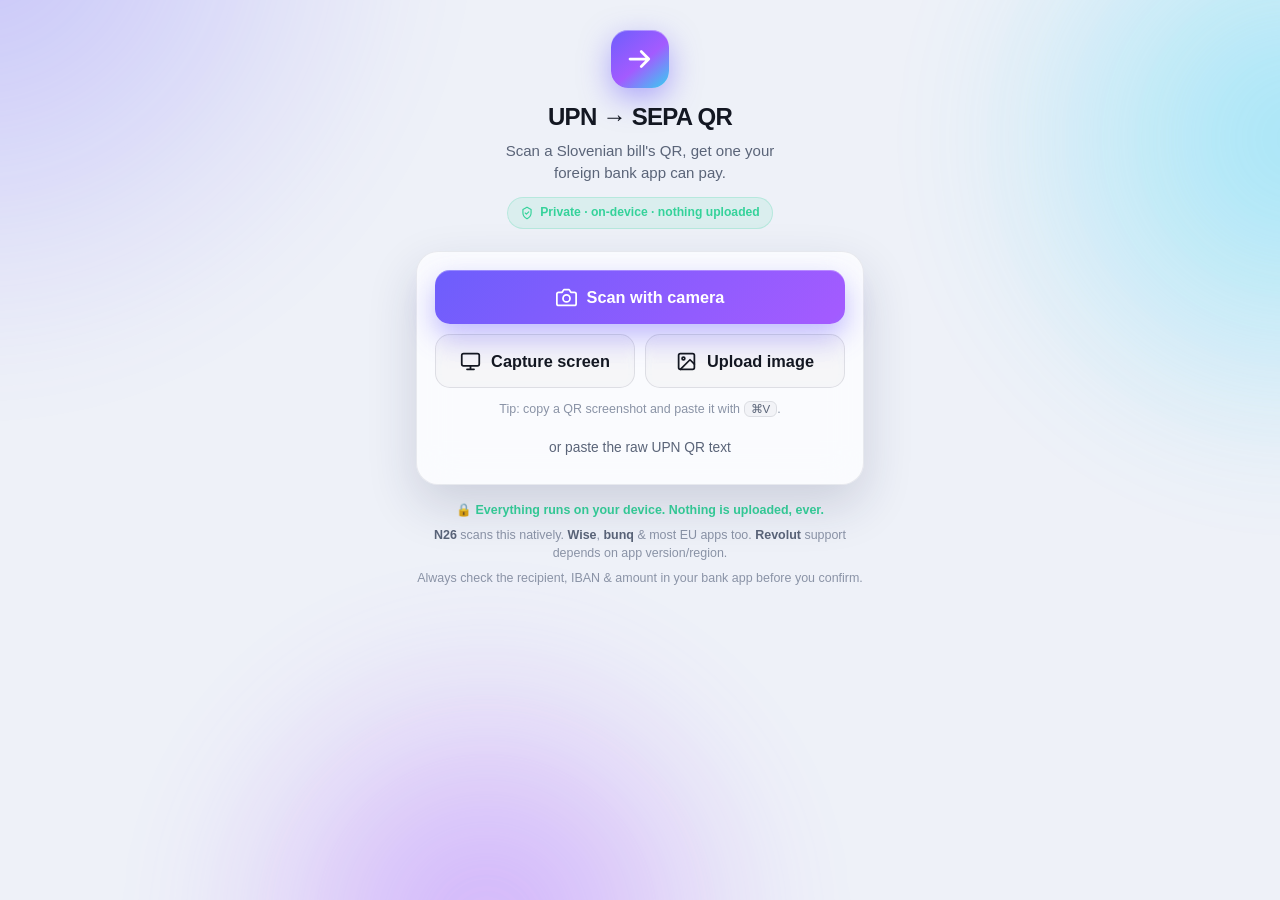
==== index.html @ 1ae45a4b "UPN → SEPA QR converter (mobile-first, on-device) Convert a Slovenian UPN payment QR (položnica) int" ====
<!doctype html>
<html lang="en">
<head>
  <meta charset="utf-8" />
  <meta name="viewport" content="width=device-width, initial-scale=1, viewport-fit=cover, maximum-scale=1" />
  <!--
    Strict Content-Security-Policy. The important line is `connect-src 'none'` —
    it blocks fetch / XHR / WebSocket / sendBeacon / EventSource, so this page
    physically cannot transmit your payment data anywhere. Everything else is
    locked to same-origin; images allow data:/blob: for the favicon, the QR, and
    locally-picked screenshots. No inline scripts or styles are permitted.
  -->
  <meta http-equiv="Content-Security-Policy" content="default-src 'none'; script-src 'self'; style-src 'self'; img-src 'self' data: blob:; media-src 'self' blob:; font-src 'self'; manifest-src 'self'; connect-src 'none'; base-uri 'none'; form-action 'none';" />
  <meta name="referrer" content="no-referrer" />
  <meta name="color-scheme" content="dark light" />
  <title>UPN → SEPA QR</title>
  <meta name="description" content="Convert a Slovenian UPN payment QR code into a SEPA (EPC/GiroCode) QR that N26, Wise, bunq and other EU banking apps can scan. 100% on-device." />
  <meta name="theme-color" content="#0b0d12" />
  <meta name="apple-mobile-web-app-capable" content="yes" />
  <meta name="apple-mobile-web-app-status-bar-style" content="black-translucent" />
  <meta name="apple-mobile-web-app-title" content="UPN→SEPA" />
  <link rel="manifest" href="manifest.webmanifest" />
  <link rel="icon" href="data:image/svg+xml,%3Csvg xmlns='http://www.w3.org/2000/svg' viewBox='0 0 100 100'%3E%3Crect width='100' height='100' rx='24' fill='%236d5efc'/%3E%3Cg fill='white'%3E%3Crect x='24' y='24' width='16' height='16' rx='3'/%3E%3Crect x='60' y='24' width='16' height='16' rx='3'/%3E%3Crect x='24' y='60' width='16' height='16' rx='3'/%3E%3Crect x='58' y='58' width='8' height='8'/%3E%3Crect x='70' y='58' width='6' height='6'/%3E%3Crect x='58' y='70' width='6' height='6'/%3E%3Crect x='68' y='68' width='8' height='8'/%3E%3C/g%3E%3C/svg%3E" />
  <link rel="stylesheet" href="styles.css" />
</head>
<body>
  <div class="aurora" aria-hidden="true"><span></span><span></span><span></span></div>

  <div class="wrap">
    <header>
      <div class="logo" aria-hidden="true">
        <svg viewBox="0 0 24 24" fill="none" stroke="currentColor" stroke-width="2.2" stroke-linecap="round" stroke-linejoin="round">
          <path d="M4 12h15M13 6l6 6-6 6" />
        </svg>
      </div>
      <h1>UPN&nbsp;→&nbsp;SEPA&nbsp;QR</h1>
      <p class="sub">Scan a Slovenian bill's QR, get one your foreign bank app can pay.</p>
      <div class="trust" aria-hidden="true">
        <svg viewBox="0 0 24 24" fill="none" stroke="currentColor" stroke-width="2" stroke-linecap="round" stroke-linejoin="round"><path d="M12 2l7 4v6c0 5-3.5 8-7 10-3.5-2-7-5-7-10V6z"/><path d="M9 12l2 2 4-4"/></svg>
        Private · on-device · nothing uploaded
      </div>
    </header>

    <!-- INPUT -->
    <section class="card reveal" id="input-card">
      <div class="stack" id="input-buttons">
        <button class="btn btn-primary" id="btn-camera">
          <svg viewBox="0 0 24 24" fill="none" stroke="currentColor" stroke-width="2" stroke-linecap="round" stroke-linejoin="round"><path d="M23 19a2 2 0 0 1-2 2H3a2 2 0 0 1-2-2V8a2 2 0 0 1 2-2h4l2-3h6l2 3h4a2 2 0 0 1 2 2z"/><circle cx="12" cy="13" r="4"/></svg>
          Scan with camera
        </button>
        <div class="opt-row">
          <button class="btn btn-glass" id="btn-screen" hidden>
            <svg viewBox="0 0 24 24" fill="none" stroke="currentColor" stroke-width="2" stroke-linecap="round" stroke-linejoin="round"><rect x="2" y="3" width="20" height="14" rx="2"/><path d="M8 21h8M12 17v4"/></svg>
            Capture screen
          </button>
          <button class="btn btn-glass" id="btn-upload">
            <svg viewBox="0 0 24 24" fill="none" stroke="currentColor" stroke-width="2" stroke-linecap="round" stroke-linejoin="round"><rect x="3" y="3" width="18" height="18" rx="2"/><circle cx="8.5" cy="8.5" r="1.6"/><path d="M21 15l-5-5L5 21"/></svg>
            Upload image
          </button>
        </div>
        <input type="file" id="file-input" accept="image/*" class="hidden" />
        <p class="paste-hint" id="paste-hint">Tip: copy a QR screenshot and paste it with <kbd>⌘V</kbd>.</p>
      </div>

      <div class="screen-status hidden" id="screen-status">
        <span class="spinner" aria-hidden="true"></span>
        <span id="screen-status-text">Looking for a QR code on your screen…</span>
      </div>

      <details class="adv">
        <summary>or paste the raw UPN QR text</summary>
        <textarea id="paste-text" placeholder="UPNQR&#10;...&#10;paste decoded QR contents here"></textarea>
        <button class="btn btn-glass btn-block" id="btn-paste">Convert pasted text</button>
      </details>

      <!-- Camera view -->
      <div id="camera" class="hidden">
        <div class="video-frame">
          <video id="video" playsinline muted></video>
          <div class="reticle" aria-hidden="true">
            <span class="corner tl"></span><span class="corner tr"></span>
            <span class="corner bl"></span><span class="corner br"></span>
            <span class="scanline"></span>
          </div>
        </div>
        <div class="cam-actions">
          <button class="btn btn-glass" id="btn-cam-cancel">Cancel</button>
          <button class="btn btn-glass hidden" id="btn-torch">Torch</button>
        </div>
        <p class="hint" id="cam-hint">Point at the QR code on the bill.</p>
      </div>
    </section>

    <!-- RESULT -->
    <section class="card hidden" id="result-card">
      <div class="result-head">
        <span class="badge-ok" aria-hidden="true">
          <svg viewBox="0 0 24 24" fill="none" stroke="currentColor" stroke-width="3" stroke-linecap="round" stroke-linejoin="round"><path d="M20 6L9 17l-5-5"/></svg>
        </span>
        <div>
          <div class="result-title">Payment ready</div>
          <div class="result-note">Review, then scan below to pay</div>
        </div>
      </div>

      <div id="messages"></div>

      <div class="field">
        <label for="f-name">Recipient</label>
        <input type="text" id="f-name" autocomplete="off" />
      </div>
      <div class="field mono">
        <label for="f-iban">IBAN</label>
        <input type="text" id="f-iban" autocomplete="off" inputmode="text" spellcheck="false" />
      </div>
      <div class="field field-amount mono">
        <label for="f-amount">Amount</label>
        <span class="cur" aria-hidden="true">€</span>
        <input type="text" id="f-amount" inputmode="decimal" placeholder="0.00" />
      </div>
      <div class="field">
        <label for="f-ref">Reference / note</label>
        <input type="text" id="f-ref" autocomplete="off" />
      </div>

      <div class="qr-wrap">
        <div class="qr-box" id="qr-box"><canvas id="qr-canvas"></canvas></div>
        <p class="qr-cta">Open <span class="apps">N26 → Send → Scan QR</span><br>and point it at this code.</p>
        <div class="opt-row">
          <button class="btn btn-glass" id="btn-download">
            <svg viewBox="0 0 24 24" fill="none" stroke="currentColor" stroke-width="2" stroke-linecap="round" stroke-linejoin="round"><path d="M21 15v4a2 2 0 0 1-2 2H5a2 2 0 0 1-2-2v-4"/><path d="M7 10l5 5 5-5"/><path d="M12 15V3"/></svg>
            Save PNG
          </button>
          <button class="btn btn-glass" id="btn-copy">
            <svg viewBox="0 0 24 24" fill="none" stroke="currentColor" stroke-width="2" stroke-linecap="round" stroke-linejoin="round"><rect x="9" y="9" width="13" height="13" rx="2"/><path d="M5 15H4a2 2 0 0 1-2-2V4a2 2 0 0 1 2-2h9a2 2 0 0 1 2 2v1"/></svg>
            Copy details
          </button>
        </div>
        <button class="btn btn-ghost btn-block" id="btn-again">Scan another</button>

        <details class="adv">
          <summary>show generated SEPA (EPC) data</summary>
          <div class="epc-raw" id="epc-raw"></div>
        </details>
      </div>
    </section>

    <footer>
      <p class="lock">🔒 Everything runs on your device. Nothing is uploaded, ever.</p>
      <p><strong>N26</strong> scans this natively. <strong>Wise</strong>, <strong>bunq</strong> &amp; most EU apps too. <strong>Revolut</strong> support depends on app version/region.</p>
      <p>Always check the recipient, IBAN &amp; amount in your bank app before you confirm.</p>
    </footer>
  </div>

  <div class="toast" id="toast" role="status" aria-live="polite">Copied</div>

  <script src="vendor/jsQR.js"></script>
  <script src="vendor/qrcode-generator.js"></script>
  <script src="convert.js"></script>
  <script src="app.js"></script>
</body>
</html>
---- styles.css ----
/* UPN → SEPA QR — mobile-first, dark-first, "sexy & snappy" */

:root {
  --bg: #0b0d12;
  --ink: #eef1f8;
  --muted: #97a1b4;
  --faint: #6b7488;
  --card: rgba(24, 28, 38, 0.62);
  --card-solid: #171b25;
  --field: rgba(255, 255, 255, 0.04);
  --field-border: rgba(255, 255, 255, 0.09);
  --hair: rgba(255, 255, 255, 0.08);
  --a1: #6d5efc;   /* indigo  */
  --a2: #a35bff;   /* violet  */
  --a3: #35d0f0;   /* cyan    */
  --accent: #7c74ff;
  --ok: #35d29a;
  --warn: #ffcf7a;
  --warn-bg: rgba(255, 176, 32, 0.12);
  --danger: #ff7a7a;
  --danger-bg: rgba(255, 80, 80, 0.12);
  --qr-plate: #ffffff;
  --radius: 22px;
  --shadow: 0 24px 60px rgba(0, 0, 0, 0.5);
  --ease: cubic-bezier(0.22, 1, 0.36, 1);
}
@media (prefers-color-scheme: light) {
  :root {
    --bg: #eef1f8;
    --ink: #131722;
    --muted: #5a6478;
    --faint: #8a93a6;
    --card: rgba(255, 255, 255, 0.72);
    --card-solid: #ffffff;
    --field: rgba(10, 20, 50, 0.03);
    --field-border: rgba(10, 20, 50, 0.10);
    --hair: rgba(10, 20, 50, 0.08);
    --accent: #5a4ff0;
    --warn: #8a5a00;
    --danger: #c02626;
    --shadow: 0 20px 50px rgba(30, 40, 80, 0.16);
  }
}

* { box-sizing: border-box; }
html { -webkit-text-size-adjust: 100%; }
body {
  margin: 0;
  min-height: 100vh;
  font-family: -apple-system, BlinkMacSystemFont, "Segoe UI", Roboto, Helvetica, Arial, sans-serif;
  color: var(--ink);
  background: var(--bg);
  line-height: 1.45;
  -webkit-font-smoothing: antialiased;
  overflow-x: hidden;
}

/* ---- Aurora backdrop ---- */
/* Static, GPU-cheap: the layers are rasterized once. We deliberately do NOT
   animate them, because moving blurred layers behind backdrop-filter cards
   forces continuous re-compositing and janks low-end devices. */
.aurora { position: fixed; inset: 0; z-index: -1; overflow: hidden; filter: saturate(1.1); }
.aurora span {
  position: absolute; display: block; border-radius: 50%;
  filter: blur(58px); opacity: 0.5;
}
.aurora span:nth-child(1) { width: 60vmax; height: 60vmax; left: -20vmax; top: -24vmax;
  background: radial-gradient(circle at 30% 30%, var(--a1), transparent 60%); }
.aurora span:nth-child(2) { width: 52vmax; height: 52vmax; right: -22vmax; top: -10vmax;
  background: radial-gradient(circle at 60% 40%, var(--a3), transparent 60%); opacity: 0.4; }
.aurora span:nth-child(3) { width: 56vmax; height: 56vmax; left: 10vmax; bottom: -30vmax;
  background: radial-gradient(circle at 50% 50%, var(--a2), transparent 60%); opacity: 0.45; }
@media (prefers-color-scheme: light) { .aurora span { opacity: 0.32; } }

.wrap {
  max-width: 480px; margin: 0 auto;
  padding: 26px 16px calc(30px + env(safe-area-inset-bottom));
  padding-left: calc(16px + env(safe-area-inset-left));
  padding-right: calc(16px + env(safe-area-inset-right));
}

/* ---- Header ---- */
header { text-align: center; margin: 4px 0 22px; }
.logo {
  width: 58px; height: 58px; margin: 0 auto 12px; display: grid; place-items: center;
  border-radius: 17px; color: #fff;
  background: linear-gradient(140deg, var(--a1), var(--a2) 55%, var(--a3));
  box-shadow: 0 10px 30px rgba(109, 94, 252, 0.5), inset 0 1px 0 rgba(255,255,255,.35);
}
.logo svg { width: 30px; height: 30px; }
h1 { font-size: 1.5rem; margin: 0 0 5px; letter-spacing: -0.03em; font-weight: 800; }
.sub { color: var(--muted); font-size: 0.94rem; margin: 0 auto; max-width: 20em; }
.trust {
  display: inline-flex; align-items: center; gap: 6px; margin-top: 14px;
  padding: 6px 12px; border-radius: 999px; font-size: 0.76rem; font-weight: 600;
  color: var(--ok); background: rgba(53, 210, 154, 0.10);
  border: 1px solid rgba(53, 210, 154, 0.22);
}
.trust svg { width: 14px; height: 14px; }

/* ---- Cards (glass) ---- */
.card {
  position: relative;
  background: var(--card);
  border: 1px solid var(--hair);
  border-radius: var(--radius);
  box-shadow: var(--shadow);
  padding: 18px;
  margin-bottom: 16px;
  backdrop-filter: blur(18px) saturate(1.4);
  -webkit-backdrop-filter: blur(18px) saturate(1.4);
}

/* ---- Buttons ---- */
.btn {
  display: flex; align-items: center; justify-content: center; gap: 10px;
  width: 100%; min-height: 54px; padding: 14px 16px;
  border: none; border-radius: 15px; font-size: 1.02rem; font-weight: 650;
  font-family: inherit; color: var(--ink); cursor: pointer;
  transition: transform .12s var(--ease), box-shadow .2s var(--ease), background .2s, filter .2s;
  -webkit-tap-highlight-color: transparent; user-select: none;
}
.btn svg { width: 21px; height: 21px; flex: none; }
.btn:active { transform: scale(0.97); }
.btn:focus-visible { outline: 2px solid var(--accent); outline-offset: 2px; }

.btn-primary {
  color: #fff;
  background: linear-gradient(135deg, var(--a1), var(--a2) 60%, var(--a3));
  background-size: 160% 160%;
  box-shadow: 0 12px 28px rgba(109, 94, 252, 0.42), inset 0 1px 0 rgba(255,255,255,.28);
}
.btn-primary:hover { filter: brightness(1.06); box-shadow: 0 16px 36px rgba(109, 94, 252, 0.55); }

.btn-glass {
  background: var(--field); border: 1px solid var(--field-border);
  backdrop-filter: blur(6px); -webkit-backdrop-filter: blur(6px);
}
.btn-glass:hover { background: rgba(255,255,255,0.08); border-color: rgba(255,255,255,0.16); }
@media (prefers-color-scheme: light) { .btn-glass:hover { background: rgba(10,20,50,0.06); } }

.btn-ghost { background: transparent; color: var(--accent); min-height: 46px; font-weight: 650; }
.btn-ghost:hover { background: var(--field); }
.btn-block { margin-top: 10px; }

.opt-row { display: flex; gap: 10px; }
.opt-row .btn { flex: 1; }
.stack > * + * { margin-top: 10px; }

.paste-hint { color: var(--faint); font-size: 0.78rem; text-align: center; margin: 12px 2px 2px; }
.paste-hint kbd {
  font-family: inherit; font-size: 0.72rem; padding: 1px 6px; border-radius: 6px;
  background: var(--field); border: 1px solid var(--field-border); color: var(--muted);
}
.hint { color: var(--muted); font-size: 0.85rem; text-align: center; margin: 12px 2px 0; }

/* ---- Screen-capture status ---- */
.screen-status {
  display: flex; align-items: center; justify-content: center; gap: 10px;
  margin-top: 14px; padding: 12px; border-radius: 14px;
  background: var(--field); border: 1px solid var(--field-border);
  color: var(--muted); font-size: 0.9rem; font-weight: 600;
}
.spinner {
  width: 18px; height: 18px; border-radius: 50%; flex: none;
  border: 2.5px solid var(--field-border); border-top-color: var(--accent);
  animation: spin 0.7s linear infinite;
}
@keyframes spin { to { transform: rotate(360deg); } }

/* ---- Advanced (paste text) ---- */
details.adv { margin-top: 12px; }
details.adv summary {
  cursor: pointer; color: var(--muted); font-size: 0.86rem; text-align: center;
  list-style: none; padding: 8px; border-radius: 10px; transition: background .15s;
}
details.adv summary:hover { background: var(--field); }
details.adv summary::-webkit-details-marker { display: none; }
textarea {
  width: 100%; min-height: 96px; margin-top: 10px; padding: 12px;
  border: 1px solid var(--field-border); border-radius: 12px;
  background: var(--field); color: var(--ink); font: inherit; resize: vertical;
}
textarea:focus { outline: 2px solid var(--accent); outline-offset: 1px; }

/* ---- Camera ---- */
#camera { margin-top: 14px; animation: fade .3s var(--ease); }
.video-frame {
  position: relative; width: 100%; aspect-ratio: 1 / 1;
  background: #000; border-radius: 16px; overflow: hidden;
  border: 1px solid var(--hair);
}
.video-frame video { width: 100%; height: 100%; object-fit: cover; display: block; }
.reticle { position: absolute; inset: 13%; }
.reticle .corner { position: absolute; width: 26px; height: 26px; border: 3px solid rgba(255,255,255,0.92); }
.reticle .tl { top: 0; left: 0; border-right: 0; border-bottom: 0; border-radius: 8px 0 0 0; }
.reticle .tr { top: 0; right: 0; border-left: 0; border-bottom: 0; border-radius: 0 8px 0 0; }
.reticle .bl { bottom: 0; left: 0; border-right: 0; border-top: 0; border-radius: 0 0 0 8px; }
.reticle .br { bottom: 0; right: 0; border-left: 0; border-top: 0; border-radius: 0 0 8px 0; }
.reticle .scanline {
  position: absolute; left: 4px; right: 4px; height: 2px; top: 0;
  background: linear-gradient(90deg, transparent, var(--a3), transparent);
  box-shadow: 0 0 14px 2px var(--a3);
  animation: sweep 2.1s var(--ease) infinite;
}
@keyframes sweep { 0% { top: 2%; opacity: 0; } 12% { opacity: 1; } 88% { opacity: 1; } 100% { top: 98%; opacity: 0; } }
.cam-actions { display: flex; gap: 10px; margin-top: 12px; }
.cam-actions .btn { flex: 1; }

/* ---- Result ---- */
.result-head { display: flex; align-items: center; gap: 12px; margin-bottom: 14px; }
.badge-ok {
  width: 40px; height: 40px; flex: none; border-radius: 12px; display: grid; place-items: center;
  color: #fff; background: linear-gradient(135deg, var(--ok), #29b3d6);
  box-shadow: 0 8px 20px rgba(53, 210, 154, 0.4);
  animation: pop .4s var(--ease) both;
}
.badge-ok svg { width: 20px; height: 20px; }
.result-title { font-weight: 750; font-size: 1.05rem; letter-spacing: -0.01em; }
.result-note { color: var(--muted); font-size: 0.82rem; }

.field { margin-bottom: 13px; }
.field label {
  display: block; font-size: 0.72rem; font-weight: 700; text-transform: uppercase;
  letter-spacing: 0.06em; color: var(--faint); margin-bottom: 6px;
}
.field input {
  width: 100%; padding: 13px 14px; border: 1px solid var(--field-border);
  border-radius: 13px; background: var(--field); color: var(--ink);
  font-size: 1rem; font-family: inherit; transition: border-color .15s, box-shadow .15s;
}
.field input:focus {
  outline: none; border-color: var(--accent);
  box-shadow: 0 0 0 3px rgba(124, 116, 255, 0.22);
}
.field.mono input { font-variant-numeric: tabular-nums; letter-spacing: 0.02em; }
.field-amount { position: relative; }
.field-amount .cur {
  position: absolute; left: 14px; top: 50%; transform: translateY(calc(-50% + 12px));
  color: var(--muted); font-weight: 700; pointer-events: none;
}
.field-amount input { padding-left: 30px; }

/* ---- QR output ---- */
.qr-wrap { text-align: center; margin-top: 4px; }
.qr-box {
  display: inline-block; background: var(--qr-plate); padding: 16px; border-radius: 18px;
  line-height: 0; position: relative;
  box-shadow: 0 18px 40px rgba(0,0,0,0.4), 0 0 0 1px rgba(0,0,0,0.05);
  animation: qrpop .5s var(--ease) both;
}
.qr-box::before {
  content: ""; position: absolute; inset: -2px; border-radius: 20px; z-index: -1;
  background: linear-gradient(135deg, var(--a1), var(--a3));
  opacity: 0.9; filter: blur(6px);
}
.qr-box canvas { width: 232px; height: 232px; image-rendering: pixelated; border-radius: 4px; }
.qr-cta { margin: 16px 0 6px; font-weight: 650; }
.qr-cta .apps {
  background: linear-gradient(90deg, var(--a1), var(--a3)); -webkit-background-clip: text;
  background-clip: text; -webkit-text-fill-color: transparent; font-weight: 750;
}

/* ---- Messages ---- */
.msg { border-radius: 13px; padding: 11px 13px; font-size: 0.88rem; margin-bottom: 12px; }
.msg.error { background: var(--danger-bg); color: var(--danger); border: 1px solid rgba(255,80,80,0.25); }
.msg.warn { background: var(--warn-bg); color: var(--warn); border: 1px solid rgba(255,176,32,0.28); }
.msg ul { margin: 4px 0 0; padding-left: 18px; }

/* ---- Toast ---- */
.toast {
  position: fixed; left: 50%; bottom: calc(26px + env(safe-area-inset-bottom));
  transform: translateX(-50%) translateY(16px) scale(0.96);
  background: var(--card-solid); color: var(--ink); border: 1px solid var(--hair);
  padding: 11px 20px; border-radius: 999px; font-size: 0.88rem; font-weight: 650;
  box-shadow: var(--shadow); opacity: 0; pointer-events: none;
  transition: opacity .22s var(--ease), transform .22s var(--ease); z-index: 60;
}
.toast.show { opacity: 1; transform: translateX(-50%) translateY(0) scale(1); }

/* ---- Footer ---- */
footer { text-align: center; color: var(--faint); font-size: 0.78rem; margin-top: 10px; }
footer p { margin: 7px 0; }
footer .lock { color: var(--ok); font-weight: 650; }
footer strong { color: var(--muted); }
.epc-raw {
  font-size: 0.72rem; color: var(--muted); word-break: break-all; white-space: pre-wrap;
  background: var(--field); padding: 10px; border-radius: 10px; margin-top: 8px; text-align: left;
  border: 1px solid var(--field-border);
}

.hidden { display: none !important; }

/* ---- Animations ---- */
.reveal { animation: rise .45s var(--ease) both; }
@keyframes rise { from { opacity: 0; transform: translateY(14px) scale(0.99); } to { opacity: 1; transform: none; } }
@keyframes fade { from { opacity: 0; } to { opacity: 1; } }
@keyframes pop { 0% { transform: scale(0.4); opacity: 0; } 60% { transform: scale(1.12); } 100% { transform: scale(1); opacity: 1; } }
@keyframes qrpop { from { opacity: 0; transform: scale(0.92); } to { opacity: 1; transform: none; } }

@media (prefers-reduced-motion: reduce) {
  *, *::before, *::after { animation-duration: 0.001ms !important; animation-iteration-count: 1 !important; transition-duration: 0.001ms !important; }
  .aurora span { animation: none; }
}
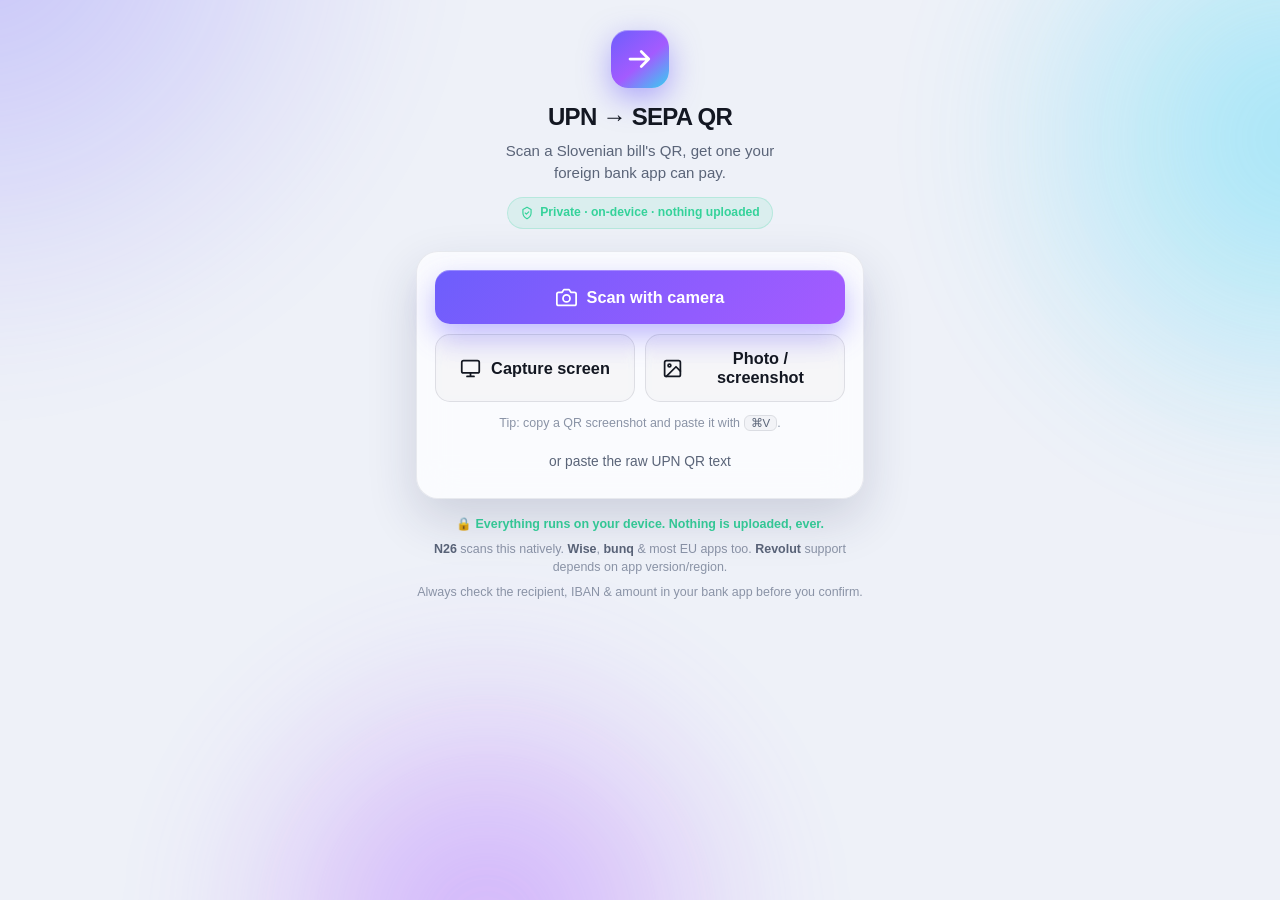
==== commit 0945a703: "ios: make the 'QR on screen' flow work via screenshot -> upload Screen capture is impossible in any " ====
--- a/index.html
+++ b/index.html
@@ -55,7 +55,7 @@
           </button>
           <button class="btn btn-glass" id="btn-upload">
             <svg viewBox="0 0 24 24" fill="none" stroke="currentColor" stroke-width="2" stroke-linecap="round" stroke-linejoin="round"><rect x="3" y="3" width="18" height="18" rx="2"/><circle cx="8.5" cy="8.5" r="1.6"/><path d="M21 15l-5-5L5 21"/></svg>
-            Upload image
+            Photo / screenshot
           </button>
         </div>
         <input type="file" id="file-input" accept="image/*" class="hidden" />
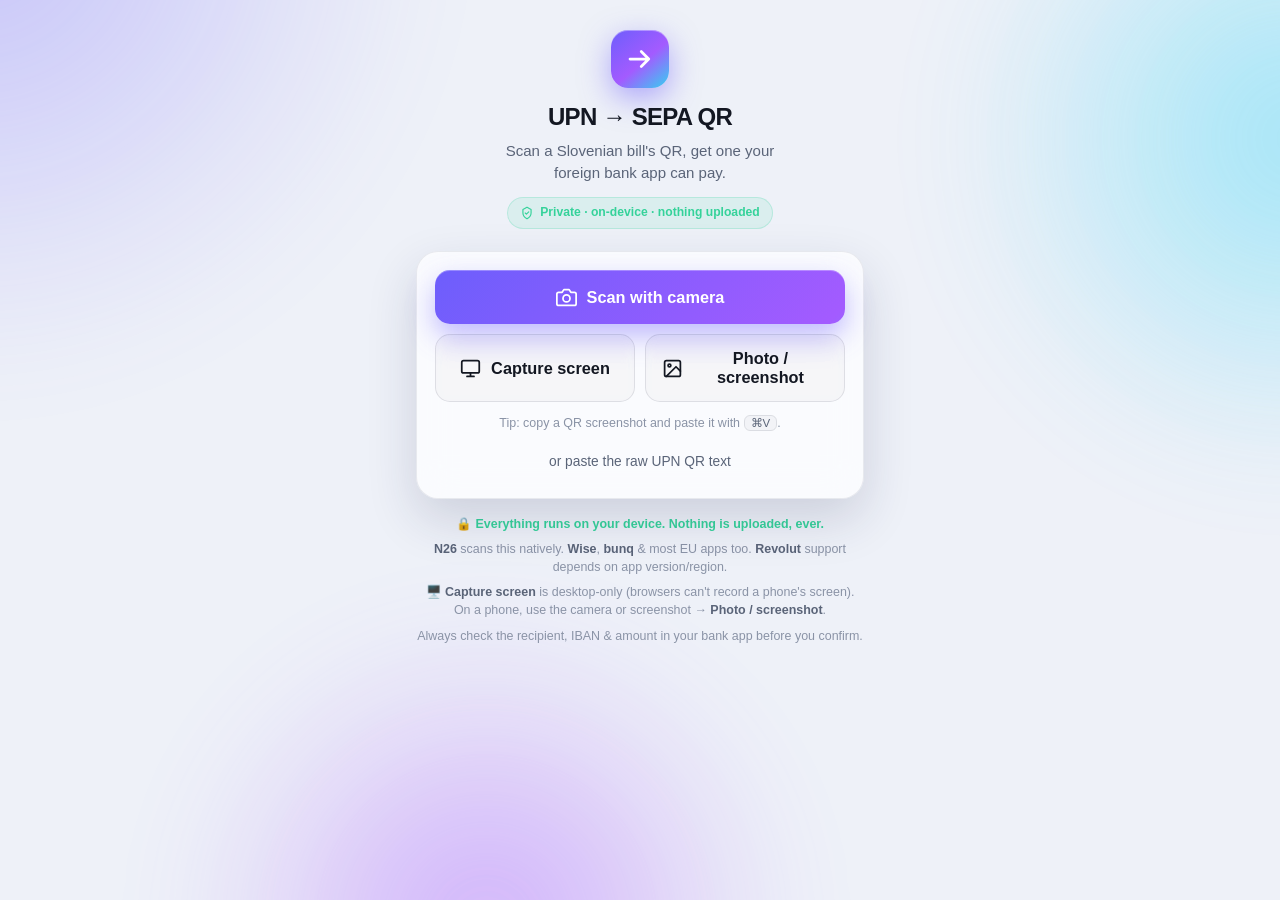
==== commit 95319595: "cache-busting + touch fallback + desktop-only note - Version asset URLs (?v=7) so a fresh page can't" ====
--- a/index.html
+++ b/index.html
@@ -21,7 +21,7 @@
   <meta name="apple-mobile-web-app-title" content="UPN→SEPA" />
   <link rel="manifest" href="manifest.webmanifest" />
   <link rel="icon" href="data:image/svg+xml,%3Csvg xmlns='http://www.w3.org/2000/svg' viewBox='0 0 100 100'%3E%3Crect width='100' height='100' rx='24' fill='%236d5efc'/%3E%3Cg fill='white'%3E%3Crect x='24' y='24' width='16' height='16' rx='3'/%3E%3Crect x='60' y='24' width='16' height='16' rx='3'/%3E%3Crect x='24' y='60' width='16' height='16' rx='3'/%3E%3Crect x='58' y='58' width='8' height='8'/%3E%3Crect x='70' y='58' width='6' height='6'/%3E%3Crect x='58' y='70' width='6' height='6'/%3E%3Crect x='68' y='68' width='8' height='8'/%3E%3C/g%3E%3C/svg%3E" />
-  <link rel="stylesheet" href="styles.css" />
+  <link rel="stylesheet" href="styles.css?v=7" />
 </head>
 <body>
   <div class="aurora" aria-hidden="true"><span></span><span></span><span></span></div>
@@ -148,6 +148,7 @@
     <footer>
       <p class="lock">🔒 Everything runs on your device. Nothing is uploaded, ever.</p>
       <p><strong>N26</strong> scans this natively. <strong>Wise</strong>, <strong>bunq</strong> &amp; most EU apps too. <strong>Revolut</strong> support depends on app version/region.</p>
+      <p>🖥️ <strong>Capture screen</strong> is desktop-only (browsers can't record a phone's screen). On a phone, use the camera or screenshot → <strong>Photo / screenshot</strong>.</p>
       <p>Always check the recipient, IBAN &amp; amount in your bank app before you confirm.</p>
     </footer>
   </div>
@@ -156,7 +157,7 @@
 
   <script src="vendor/jsQR.js"></script>
   <script src="vendor/qrcode-generator.js"></script>
-  <script src="convert.js"></script>
-  <script src="app.js"></script>
+  <script src="convert.js?v=7"></script>
+  <script src="app.js?v=7"></script>
 </body>
 </html>
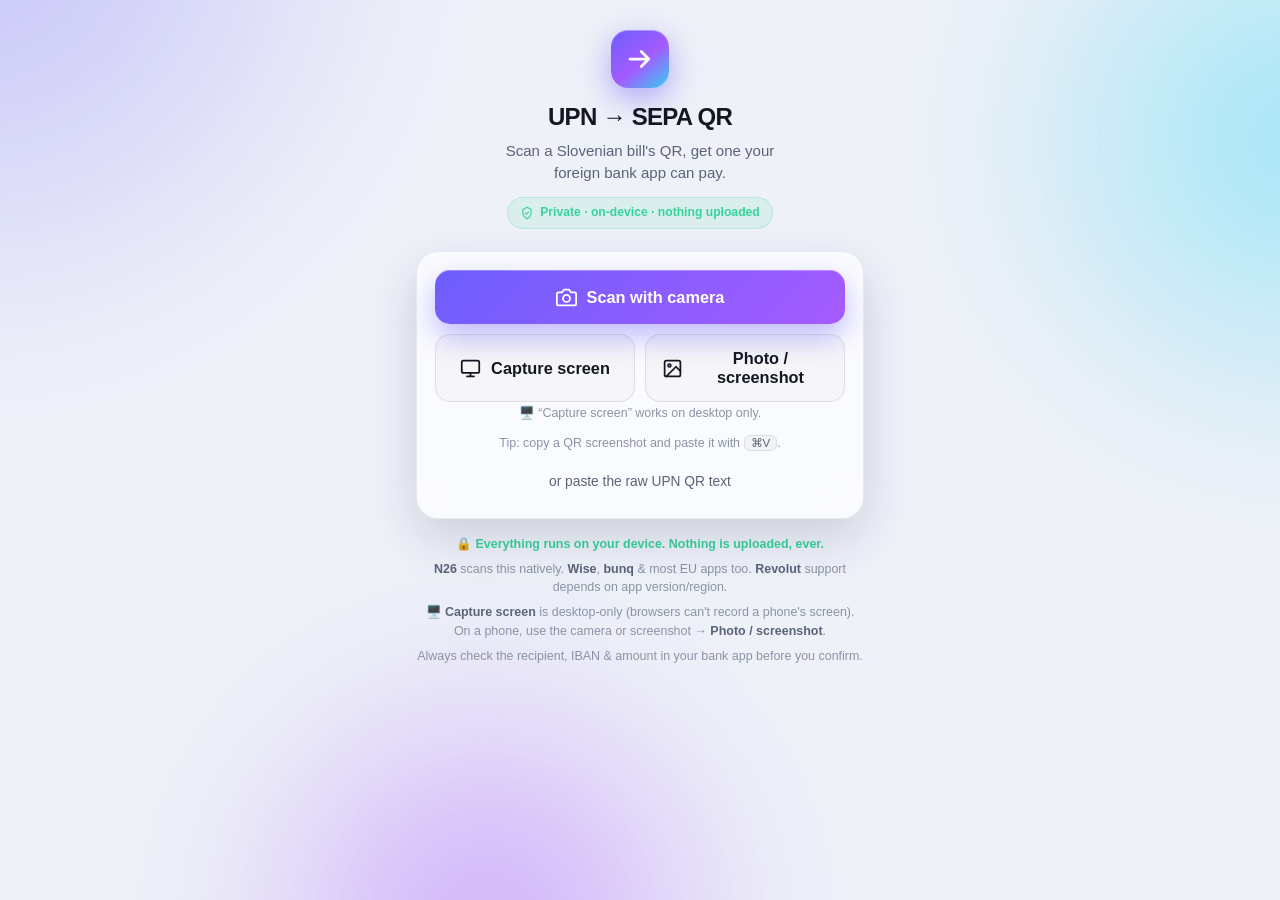
==== commit 34824c81: "ui: 'desktop only' caption under the Capture screen button (?v=9) Co-Authored-By: Claude Opus 4.8 <n" ====
--- a/index.html
+++ b/index.html
@@ -10,18 +10,37 @@
     locked to same-origin; images allow data:/blob: for the favicon, the QR, and
     locally-picked screenshots. No inline scripts or styles are permitted.
   -->
-  <meta http-equiv="Content-Security-Policy" content="default-src 'none'; script-src 'self'; style-src 'self'; img-src 'self' data: blob:; media-src 'self' blob:; font-src 'self'; manifest-src 'self'; connect-src 'none'; base-uri 'none'; form-action 'none';" />
+  <meta http-equiv="Content-Security-Policy" content="default-src 'none'; script-src 'self'; style-src 'self'; img-src 'self' data: blob:; media-src 'self' blob:; font-src 'self'; worker-src 'self'; manifest-src 'self'; connect-src 'none'; base-uri 'none'; form-action 'none';" />
   <meta name="referrer" content="no-referrer" />
   <meta name="color-scheme" content="dark light" />
   <title>UPN → SEPA QR</title>
   <meta name="description" content="Convert a Slovenian UPN payment QR code into a SEPA (EPC/GiroCode) QR that N26, Wise, bunq and other EU banking apps can scan. 100% on-device." />
   <meta name="theme-color" content="#0b0d12" />
+
+  <!-- Open Graph / social share (X, Facebook, LinkedIn, Slack, iMessage…) -->
+  <meta property="og:type" content="website" />
+  <meta property="og:site_name" content="UPN → SEPA QR" />
+  <meta property="og:title" content="UPN → SEPA QR — pay Slovenian bills from N26, Wise & more" />
+  <meta property="og:description" content="Scan a Slovenian UPN payment QR and get a SEPA (EPC/GiroCode) QR your foreign bank app can pay. 100% on-device — nothing is uploaded." />
+  <meta property="og:url" content="https://vasjab.github.io/upn-to-sepa-qr/" />
+  <meta property="og:image" content="https://vasjab.github.io/upn-to-sepa-qr/og.png" />
+  <meta property="og:image:type" content="image/png" />
+  <meta property="og:image:width" content="1200" />
+  <meta property="og:image:height" content="630" />
+  <meta property="og:image:alt" content="UPN → SEPA QR — turn a Slovenian payment QR into a SEPA QR" />
+  <meta property="og:locale" content="en_US" />
+  <!-- Twitter / X card -->
+  <meta name="twitter:card" content="summary_large_image" />
+  <meta name="twitter:title" content="UPN → SEPA QR — pay Slovenian bills from N26, Wise & more" />
+  <meta name="twitter:description" content="Scan a Slovenian UPN payment QR and get a SEPA (EPC/GiroCode) QR your foreign bank app can pay. 100% on-device." />
+  <meta name="twitter:image" content="https://vasjab.github.io/upn-to-sepa-qr/og.png" />
+  <meta name="twitter:image:alt" content="UPN → SEPA QR converter" />
   <meta name="apple-mobile-web-app-capable" content="yes" />
   <meta name="apple-mobile-web-app-status-bar-style" content="black-translucent" />
   <meta name="apple-mobile-web-app-title" content="UPN→SEPA" />
   <link rel="manifest" href="manifest.webmanifest" />
   <link rel="icon" href="data:image/svg+xml,%3Csvg xmlns='http://www.w3.org/2000/svg' viewBox='0 0 100 100'%3E%3Crect width='100' height='100' rx='24' fill='%236d5efc'/%3E%3Cg fill='white'%3E%3Crect x='24' y='24' width='16' height='16' rx='3'/%3E%3Crect x='60' y='24' width='16' height='16' rx='3'/%3E%3Crect x='24' y='60' width='16' height='16' rx='3'/%3E%3Crect x='58' y='58' width='8' height='8'/%3E%3Crect x='70' y='58' width='6' height='6'/%3E%3Crect x='58' y='70' width='6' height='6'/%3E%3Crect x='68' y='68' width='8' height='8'/%3E%3C/g%3E%3C/svg%3E" />
-  <link rel="stylesheet" href="styles.css?v=7" />
+  <link rel="stylesheet" href="styles.css?v=9" />
 </head>
 <body>
   <div class="aurora" aria-hidden="true"><span></span><span></span><span></span></div>
@@ -58,6 +77,7 @@
             Photo / screenshot
           </button>
         </div>
+        <p class="cap-note hidden" id="screen-note">🖥️ &ldquo;Capture screen&rdquo; works on desktop only.</p>
         <input type="file" id="file-input" accept="image/*" class="hidden" />
         <p class="paste-hint" id="paste-hint">Tip: copy a QR screenshot and paste it with <kbd>⌘V</kbd>.</p>
       </div>
@@ -157,7 +177,7 @@
 
   <script src="vendor/jsQR.js"></script>
   <script src="vendor/qrcode-generator.js"></script>
-  <script src="convert.js?v=7"></script>
-  <script src="app.js?v=7"></script>
+  <script src="convert.js?v=9"></script>
+  <script src="app.js?v=9"></script>
 </body>
 </html>
--- a/styles.css
+++ b/styles.css
@@ -148,6 +148,7 @@
 .stack > * + * { margin-top: 10px; }
 
 .paste-hint { color: var(--faint); font-size: 0.78rem; text-align: center; margin: 12px 2px 2px; }
+.cap-note { color: var(--faint); font-size: 0.78rem; text-align: center; margin: 2px 2px 0; }
 .paste-hint kbd {
   font-family: inherit; font-size: 0.72rem; padding: 1px 6px; border-radius: 6px;
   background: var(--field); border: 1px solid var(--field-border); color: var(--muted);
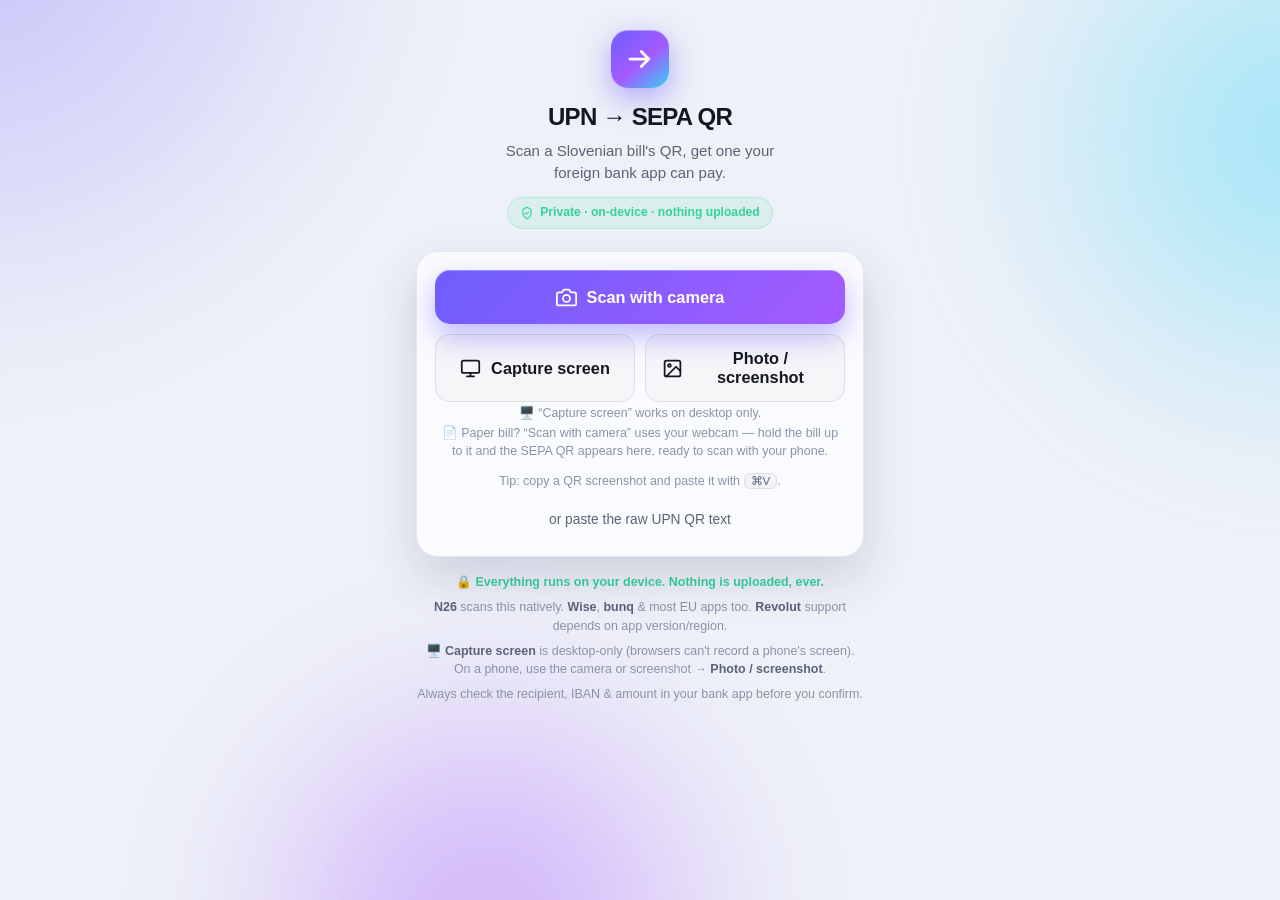
==== commit 68e6c1f5: "Add webcam hint + Web Share button for phone→desktop handoff (?v=10) Two small improvements for payi" ====
--- a/index.html
+++ b/index.html
@@ -40,7 +40,7 @@
   <meta name="apple-mobile-web-app-title" content="UPN→SEPA" />
   <link rel="manifest" href="manifest.webmanifest" />
   <link rel="icon" href="data:image/svg+xml,%3Csvg xmlns='http://www.w3.org/2000/svg' viewBox='0 0 100 100'%3E%3Crect width='100' height='100' rx='24' fill='%236d5efc'/%3E%3Cg fill='white'%3E%3Crect x='24' y='24' width='16' height='16' rx='3'/%3E%3Crect x='60' y='24' width='16' height='16' rx='3'/%3E%3Crect x='24' y='60' width='16' height='16' rx='3'/%3E%3Crect x='58' y='58' width='8' height='8'/%3E%3Crect x='70' y='58' width='6' height='6'/%3E%3Crect x='58' y='70' width='6' height='6'/%3E%3Crect x='68' y='68' width='8' height='8'/%3E%3C/g%3E%3C/svg%3E" />
-  <link rel="stylesheet" href="styles.css?v=9" />
+  <link rel="stylesheet" href="styles.css?v=10" />
 </head>
 <body>
   <div class="aurora" aria-hidden="true"><span></span><span></span><span></span></div>
@@ -78,6 +78,7 @@
           </button>
         </div>
         <p class="cap-note hidden" id="screen-note">🖥️ &ldquo;Capture screen&rdquo; works on desktop only.</p>
+        <p class="cap-note hidden" id="webcam-note">📄 Paper bill? &ldquo;Scan with camera&rdquo; uses your webcam — hold the bill up to it and the SEPA QR appears here, ready to scan with your phone.</p>
         <input type="file" id="file-input" accept="image/*" class="hidden" />
         <p class="paste-hint" id="paste-hint">Tip: copy a QR screenshot and paste it with <kbd>⌘V</kbd>.</p>
       </div>
@@ -155,7 +156,12 @@
             <svg viewBox="0 0 24 24" fill="none" stroke="currentColor" stroke-width="2" stroke-linecap="round" stroke-linejoin="round"><rect x="9" y="9" width="13" height="13" rx="2"/><path d="M5 15H4a2 2 0 0 1-2-2V4a2 2 0 0 1 2-2h9a2 2 0 0 1 2 2v1"/></svg>
             Copy details
           </button>
+          <button class="btn btn-glass hidden" id="btn-share">
+            <svg viewBox="0 0 24 24" fill="none" stroke="currentColor" stroke-width="2" stroke-linecap="round" stroke-linejoin="round"><path d="M4 12v8a2 2 0 0 0 2 2h12a2 2 0 0 0 2-2v-8"/><path d="M16 6l-4-4-4 4"/><path d="M12 2v13"/></svg>
+            Share
+          </button>
         </div>
+        <p class="cap-note hidden" id="share-note">Share sends the QR to another device (e.g. AirDrop to a laptop) — scan it there with your bank app.</p>
         <button class="btn btn-ghost btn-block" id="btn-again">Scan another</button>
 
         <details class="adv">
@@ -177,7 +183,7 @@
 
   <script src="vendor/jsQR.js"></script>
   <script src="vendor/qrcode-generator.js"></script>
-  <script src="convert.js?v=9"></script>
-  <script src="app.js?v=9"></script>
+  <script src="convert.js?v=10"></script>
+  <script src="app.js?v=10"></script>
 </body>
 </html>
